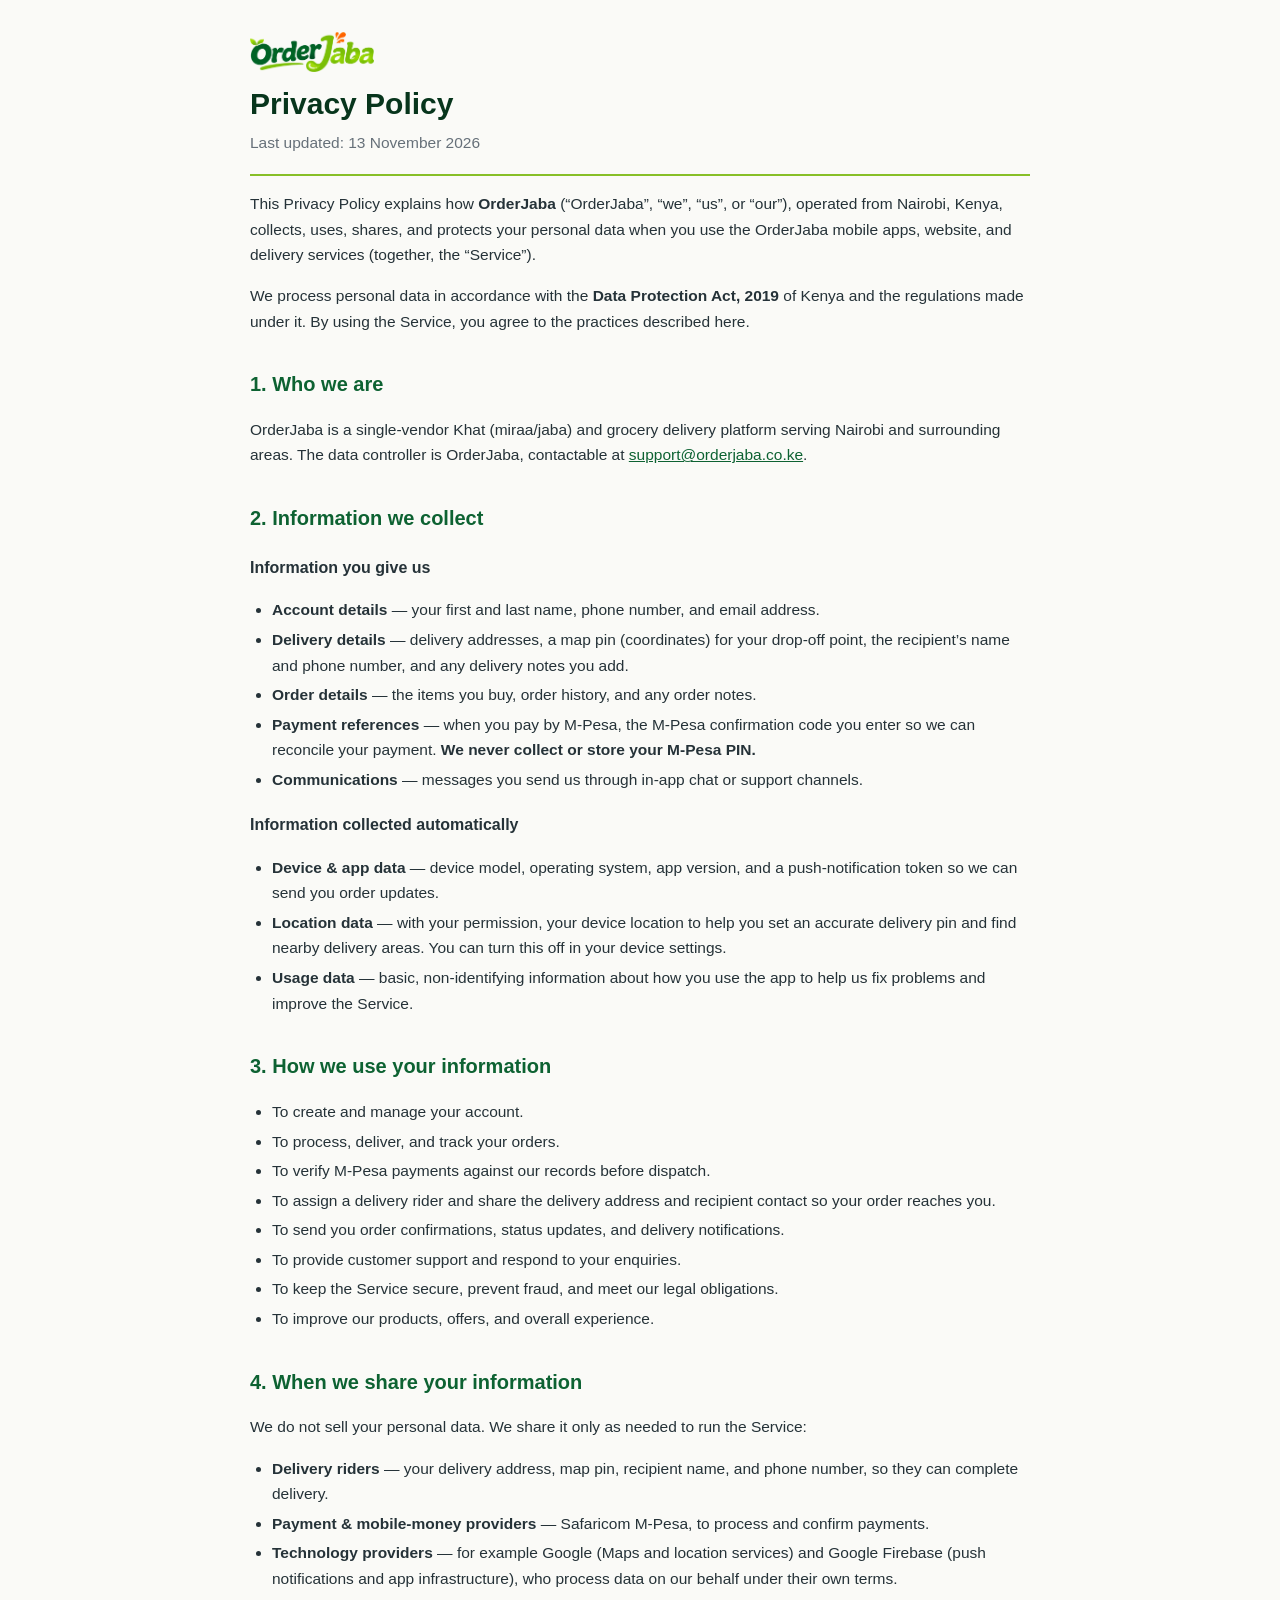
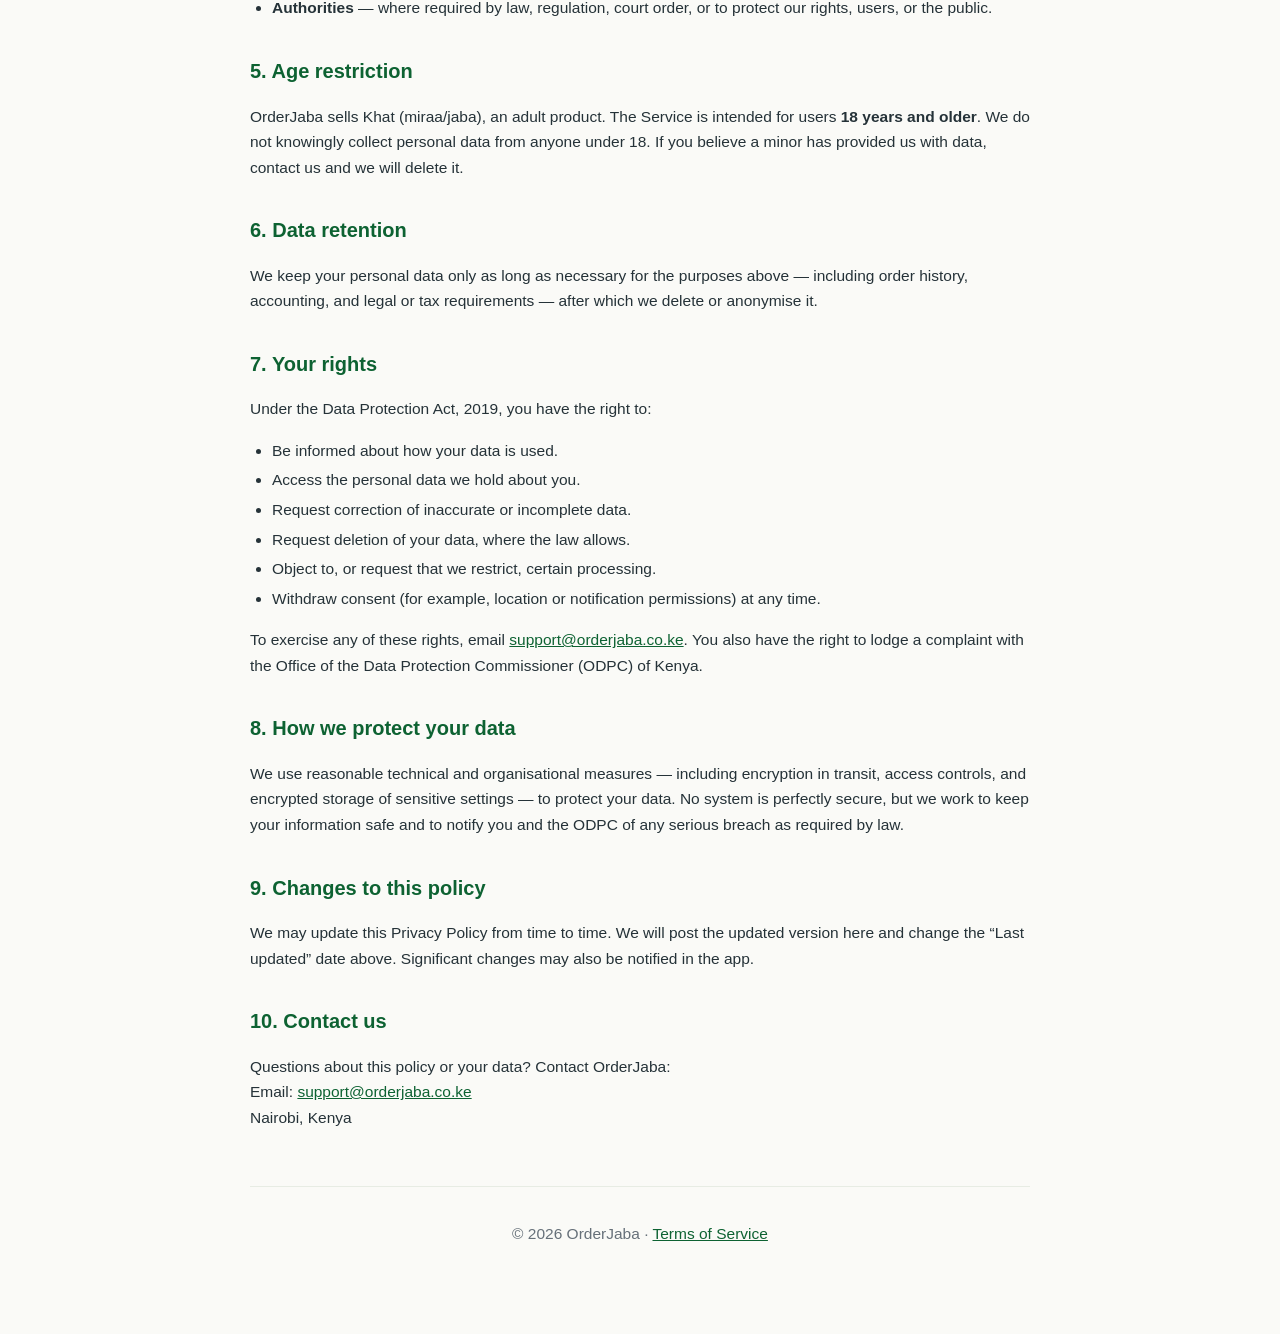
==== privacy.html @ 66ae5167 "OrderJaba Terms of Service & Privacy Policy Branded static legal site (official OrderJaba logo + bra" ====
<!doctype html>
<html lang="en">
<head>
  <meta charset="utf-8" />
  <meta name="viewport" content="width=device-width, initial-scale=1" />
  <title>Privacy Policy — OrderJaba</title>
  <meta name="description" content="How OrderJaba collects, uses, and protects your personal data." />
  <link rel="icon" type="image/png" href="favicon.png" />
  <link rel="stylesheet" href="style.css" />
</head>
<body>
  <main class="wrap doc">
    <div class="doc-head">
      <a href="index.html" aria-label="OrderJaba home">
        <picture>
          <source srcset="logo-dark.png" media="(prefers-color-scheme: dark)" />
          <img class="doc-logo" src="logo.png" alt="OrderJaba" width="250" height="81" />
        </picture>
      </a>
      <h1>Privacy Policy</h1>
      <p class="updated">Last updated: 13 November 2026</p>
    </div>

    <p>
      This Privacy Policy explains how <strong>OrderJaba</strong> (“OrderJaba”, “we”, “us”, or
      “our”), operated from Nairobi, Kenya, collects, uses, shares, and protects your personal data
      when you use the OrderJaba mobile apps, website, and delivery services (together, the
      “Service”).
    </p>
    <p>
      We process personal data in accordance with the <strong>Data Protection Act, 2019</strong> of
      Kenya and the regulations made under it. By using the Service, you agree to the practices
      described here.
    </p>

    <h2>1. Who we are</h2>
    <p>
      OrderJaba is a single-vendor Khat (miraa/jaba) and grocery delivery platform serving Nairobi
      and surrounding areas. The data controller is OrderJaba, contactable at
      <a href="mailto:support@orderjaba.co.ke">support@orderjaba.co.ke</a>.
    </p>

    <h2>2. Information we collect</h2>
    <h3>Information you give us</h3>
    <ul>
      <li><strong>Account details</strong> — your first and last name, phone number, and email address.</li>
      <li><strong>Delivery details</strong> — delivery addresses, a map pin (coordinates) for your drop-off point, the recipient’s name and phone number, and any delivery notes you add.</li>
      <li><strong>Order details</strong> — the items you buy, order history, and any order notes.</li>
      <li><strong>Payment references</strong> — when you pay by M-Pesa, the M-Pesa confirmation code you enter so we can reconcile your payment. <strong>We never collect or store your M-Pesa PIN.</strong></li>
      <li><strong>Communications</strong> — messages you send us through in-app chat or support channels.</li>
    </ul>
    <h3>Information collected automatically</h3>
    <ul>
      <li><strong>Device &amp; app data</strong> — device model, operating system, app version, and a push-notification token so we can send you order updates.</li>
      <li><strong>Location data</strong> — with your permission, your device location to help you set an accurate delivery pin and find nearby delivery areas. You can turn this off in your device settings.</li>
      <li><strong>Usage data</strong> — basic, non-identifying information about how you use the app to help us fix problems and improve the Service.</li>
    </ul>

    <h2>3. How we use your information</h2>
    <ul>
      <li>To create and manage your account.</li>
      <li>To process, deliver, and track your orders.</li>
      <li>To verify M-Pesa payments against our records before dispatch.</li>
      <li>To assign a delivery rider and share the delivery address and recipient contact so your order reaches you.</li>
      <li>To send you order confirmations, status updates, and delivery notifications.</li>
      <li>To provide customer support and respond to your enquiries.</li>
      <li>To keep the Service secure, prevent fraud, and meet our legal obligations.</li>
      <li>To improve our products, offers, and overall experience.</li>
    </ul>

    <h2>4. When we share your information</h2>
    <p>We do not sell your personal data. We share it only as needed to run the Service:</p>
    <ul>
      <li><strong>Delivery riders</strong> — your delivery address, map pin, recipient name, and phone number, so they can complete delivery.</li>
      <li><strong>Payment &amp; mobile-money providers</strong> — Safaricom M-Pesa, to process and confirm payments.</li>
      <li><strong>Technology providers</strong> — for example Google (Maps and location services) and Google Firebase (push notifications and app infrastructure), who process data on our behalf under their own terms.</li>
      <li><strong>Authorities</strong> — where required by law, regulation, court order, or to protect our rights, users, or the public.</li>
    </ul>

    <h2>5. Age restriction</h2>
    <p>
      OrderJaba sells Khat (miraa/jaba), an adult product. The Service is intended for users
      <strong>18 years and older</strong>. We do not knowingly collect personal data from anyone
      under 18. If you believe a minor has provided us with data, contact us and we will delete it.
    </p>

    <h2>6. Data retention</h2>
    <p>
      We keep your personal data only as long as necessary for the purposes above — including order
      history, accounting, and legal or tax requirements — after which we delete or anonymise it.
    </p>

    <h2>7. Your rights</h2>
    <p>Under the Data Protection Act, 2019, you have the right to:</p>
    <ul>
      <li>Be informed about how your data is used.</li>
      <li>Access the personal data we hold about you.</li>
      <li>Request correction of inaccurate or incomplete data.</li>
      <li>Request deletion of your data, where the law allows.</li>
      <li>Object to, or request that we restrict, certain processing.</li>
      <li>Withdraw consent (for example, location or notification permissions) at any time.</li>
    </ul>
    <p>
      To exercise any of these rights, email
      <a href="mailto:support@orderjaba.co.ke">support@orderjaba.co.ke</a>. You also have the right to lodge a complaint
      with the Office of the Data Protection Commissioner (ODPC) of Kenya.
    </p>

    <h2>8. How we protect your data</h2>
    <p>
      We use reasonable technical and organisational measures — including encryption in transit,
      access controls, and encrypted storage of sensitive settings — to protect your data. No system
      is perfectly secure, but we work to keep your information safe and to notify you and the ODPC
      of any serious breach as required by law.
    </p>

    <h2>9. Changes to this policy</h2>
    <p>
      We may update this Privacy Policy from time to time. We will post the updated version here and
      change the “Last updated” date above. Significant changes may also be notified in the app.
    </p>

    <h2>10. Contact us</h2>
    <p>
      Questions about this policy or your data? Contact OrderJaba:<br />
      Email: <a href="mailto:support@orderjaba.co.ke">support@orderjaba.co.ke</a><br />
      Nairobi, Kenya
    </p>

    <footer class="foot">
      <p>&copy; <span id="y">2026</span> OrderJaba · <a href="terms.html">Terms of Service</a></p>
    </footer>
  </main>
  <script>document.getElementById('y').textContent = new Date().getFullYear();</script>
</body>
</html>
---- style.css ----
:root {
  --green: #0D6232;       /* logo "Order" green (brand primary) */
  --green-deep: #07351C;  /* deep logo-green — footer / trust */
  --lime: #87BF27;        /* logo "Jaba" lime */
  --orange: #FE7405;      /* splash accent / CTA */
  --cream: #FDF5E2;
  --ink: #253238;
  --muted: #667079;
  --bg: #FAFAF7;
  --card: #FFFFFF;
  --border: #E7ECE4;
}

* { box-sizing: border-box; }

html { -webkit-text-size-adjust: 100%; }

body {
  margin: 0;
  font-family: -apple-system, BlinkMacSystemFont, "Segoe UI", Roboto, Helvetica, Arial, sans-serif;
  color: var(--ink);
  background: var(--bg);
  line-height: 1.65;
}

.wrap {
  max-width: 820px;
  margin: 0 auto;
  padding: 32px 20px 72px;
}

/* ---- Brand logo (light/dark swap handled by <picture> media source) ---- */
.brand-logo { height: 54px; width: auto; display: block; }
.doc-logo { height: 40px; width: auto; display: block; margin-bottom: 14px; }

/* ---- Home hero ---- */
.hero { text-align: center; padding: 28px 0 8px; }
.brand { display: inline-flex; align-items: center; justify-content: center; }
.tagline { color: var(--muted); margin: 16px 0 0; }

.cards {
  display: grid; gap: 16px; margin: 32px 0;
  grid-template-columns: repeat(auto-fit, minmax(240px, 1fr));
}
.card {
  display: block; text-decoration: none; color: inherit;
  background: var(--card); border: 1px solid var(--border); border-radius: 14px;
  padding: 22px; transition: transform .12s ease, box-shadow .12s ease;
}
.card:hover { transform: translateY(-2px); box-shadow: 0 8px 24px rgba(16,95,48,.08); }
.card h2 { margin: 0 0 6px; font-size: 19px; color: var(--green); }
.card p { margin: 0 0 14px; color: var(--muted); font-size: 14px; }
.card .go { font-weight: 600; color: var(--orange); font-size: 14px; }

/* ---- Document pages ---- */
.doc-head {
  border-bottom: 2px solid var(--lime);
  padding-bottom: 18px; margin-bottom: 8px;
}
.back {
  display: inline-block; text-decoration: none; color: var(--green);
  font-weight: 600; font-size: 14px; margin-bottom: 14px;
}
.back:hover { color: var(--orange); }
h1 { font-size: 30px; line-height: 1.2; margin: 6px 0 8px; color: var(--green-deep); }
.updated { color: var(--muted); font-size: 13px; margin: 0; }

.doc h2 {
  font-size: 20px; color: var(--green); margin: 34px 0 8px;
  scroll-margin-top: 20px;
}
.doc h3 { font-size: 16px; margin: 20px 0 6px; color: var(--ink); }
.doc p, .doc li { font-size: 15.5px; }
.doc ul { padding-left: 22px; }
.doc li { margin: 4px 0; }
.doc a { color: var(--green); }

.note {
  background: var(--cream); border: 1px solid #efe3c4; border-radius: 10px;
  padding: 12px 16px; font-size: 14px; color: #6a5a2e; margin: 18px 0;
}
.placeholder {
  background: #FFF4E5; border: 1px dashed var(--orange); border-radius: 8px;
  padding: 2px 6px; font-weight: 600; color: #9a4a02;
}

.foot {
  margin-top: 56px; padding-top: 18px; border-top: 1px solid var(--border);
  color: var(--muted); font-size: 13px; text-align: center;
}
.foot a { color: var(--green); }

@media (prefers-color-scheme: dark) {
  :root {
    --ink: #ECF3EF; --muted: #9AA8A2; --bg: #14181a; --card: #1c2123;
    --border: #2b3133; --green: #A4CF5B; --green-deep: #cfe6a0; --cream: #26251f;
  }
  .placeholder { background: #3a2a10; color: #ffcf8f; }
  .note { background: #26251f; border-color: #3a3524; color: #d9cfa8; }
}
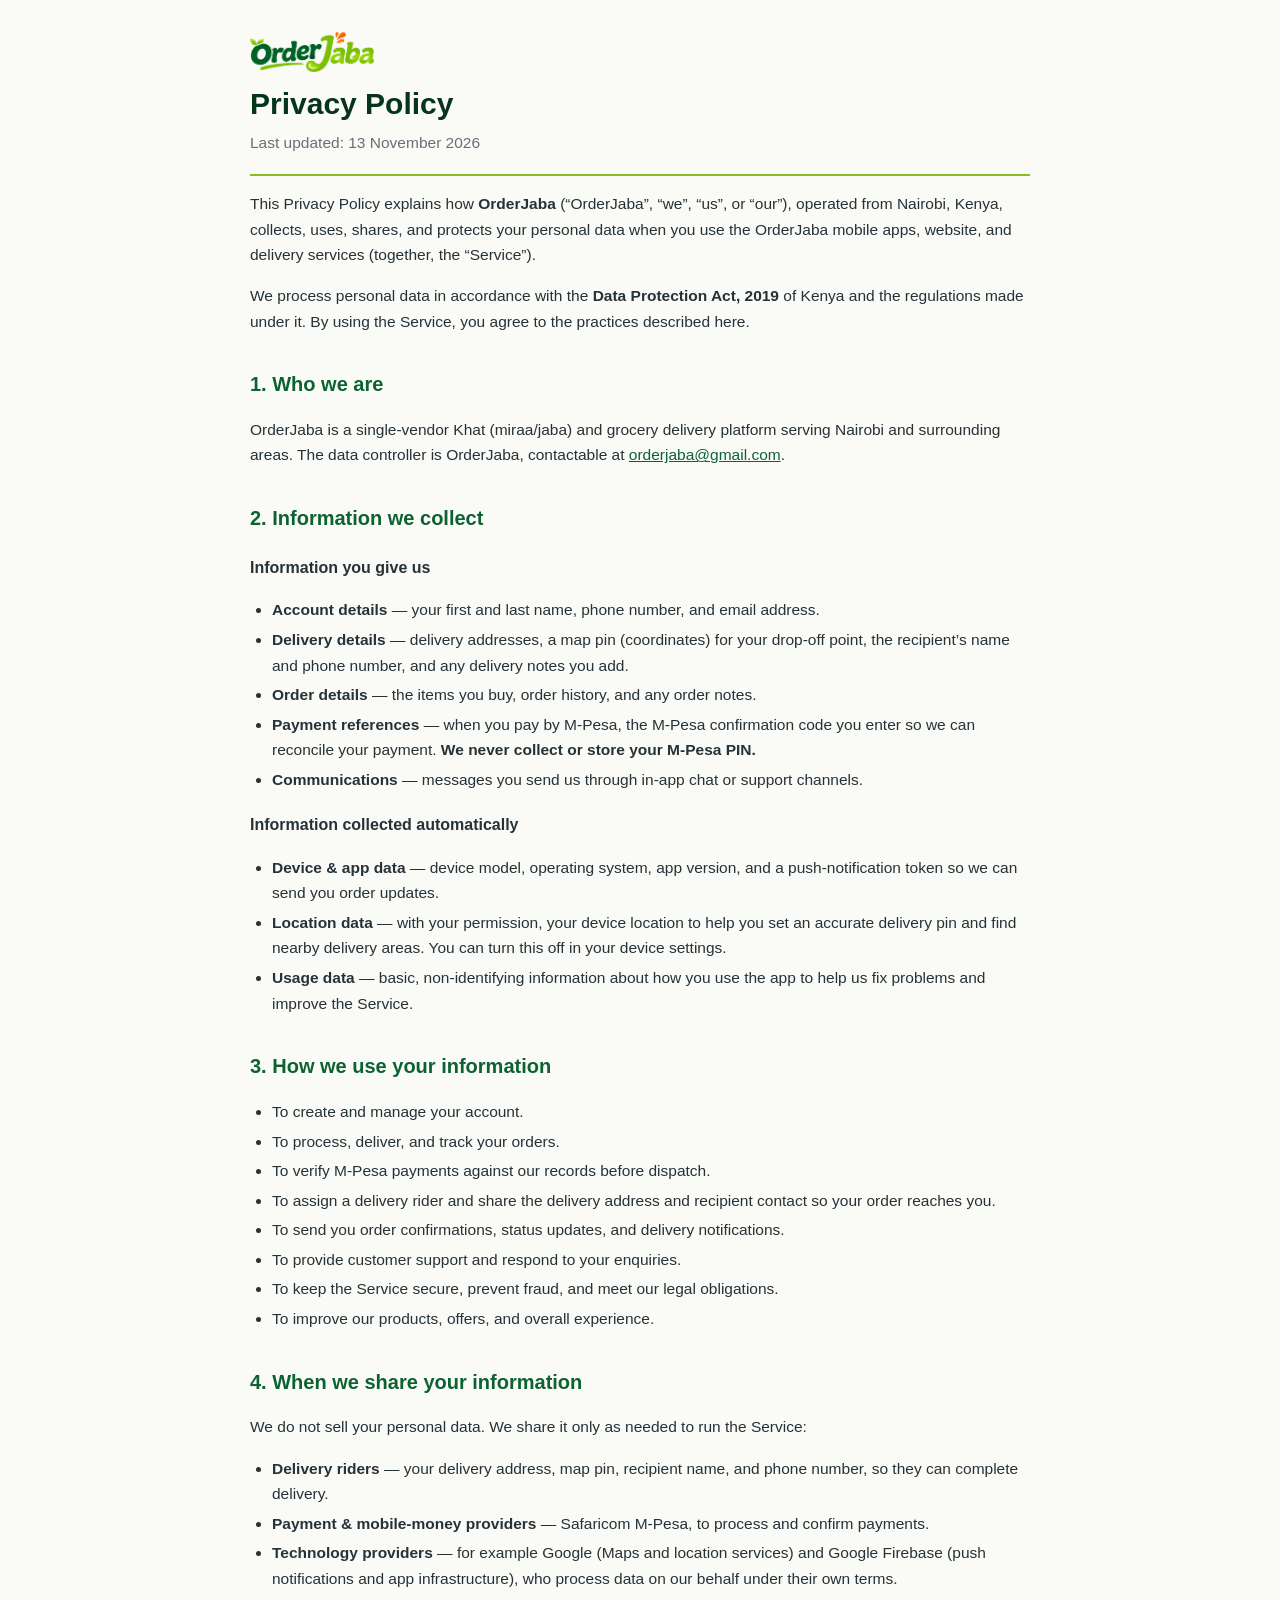
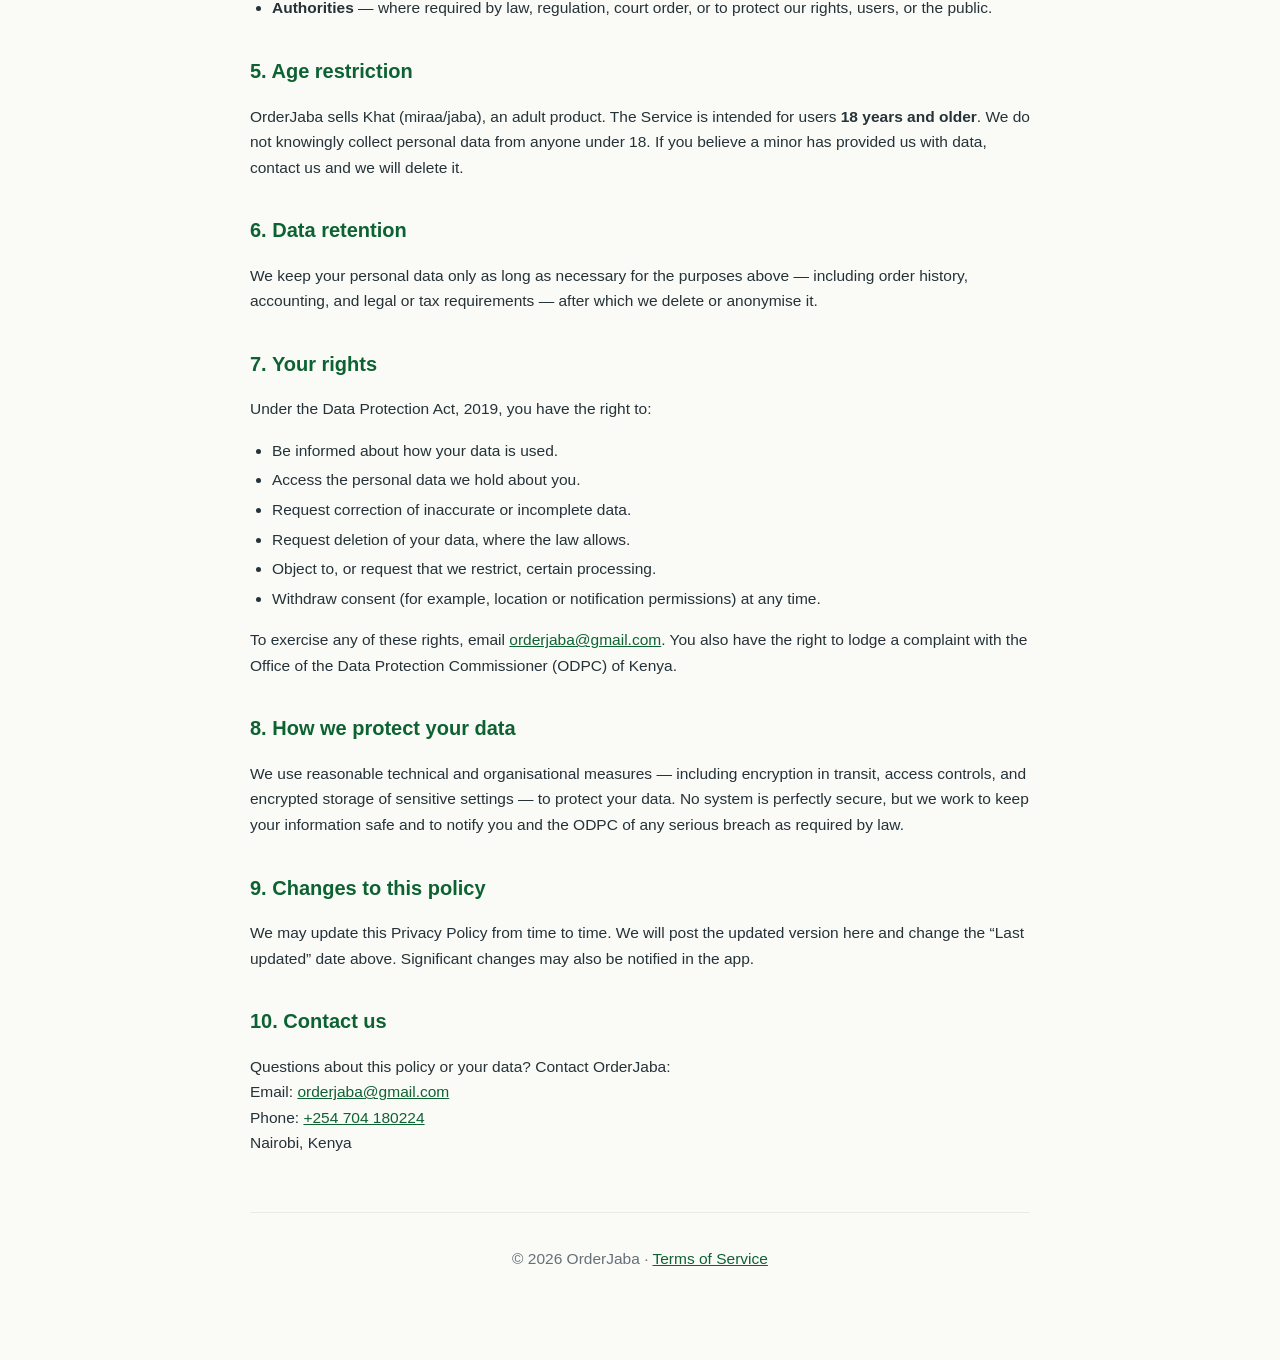
==== commit ae0ff678: "Add OrderJaba support email and phone to legal pages" ====
--- a/privacy.html
+++ b/privacy.html
@@ -37,7 +37,7 @@
     <p>
       OrderJaba is a single-vendor Khat (miraa/jaba) and grocery delivery platform serving Nairobi
       and surrounding areas. The data controller is OrderJaba, contactable at
-      <a href="mailto:support@orderjaba.co.ke">support@orderjaba.co.ke</a>.
+      <a href="mailto:orderjaba@gmail.com">orderjaba@gmail.com</a>.
     </p>
 
     <h2>2. Information we collect</h2>
@@ -102,7 +102,7 @@
     </ul>
     <p>
       To exercise any of these rights, email
-      <a href="mailto:support@orderjaba.co.ke">support@orderjaba.co.ke</a>. You also have the right to lodge a complaint
+      <a href="mailto:orderjaba@gmail.com">orderjaba@gmail.com</a>. You also have the right to lodge a complaint
       with the Office of the Data Protection Commissioner (ODPC) of Kenya.
     </p>
 
@@ -123,7 +123,8 @@
     <h2>10. Contact us</h2>
     <p>
       Questions about this policy or your data? Contact OrderJaba:<br />
-      Email: <a href="mailto:support@orderjaba.co.ke">support@orderjaba.co.ke</a><br />
+      Email: <a href="mailto:orderjaba@gmail.com">orderjaba@gmail.com</a><br />
+      Phone: <a href="tel:+254704180224">+254 704 180224</a><br />
       Nairobi, Kenya
     </p>
 
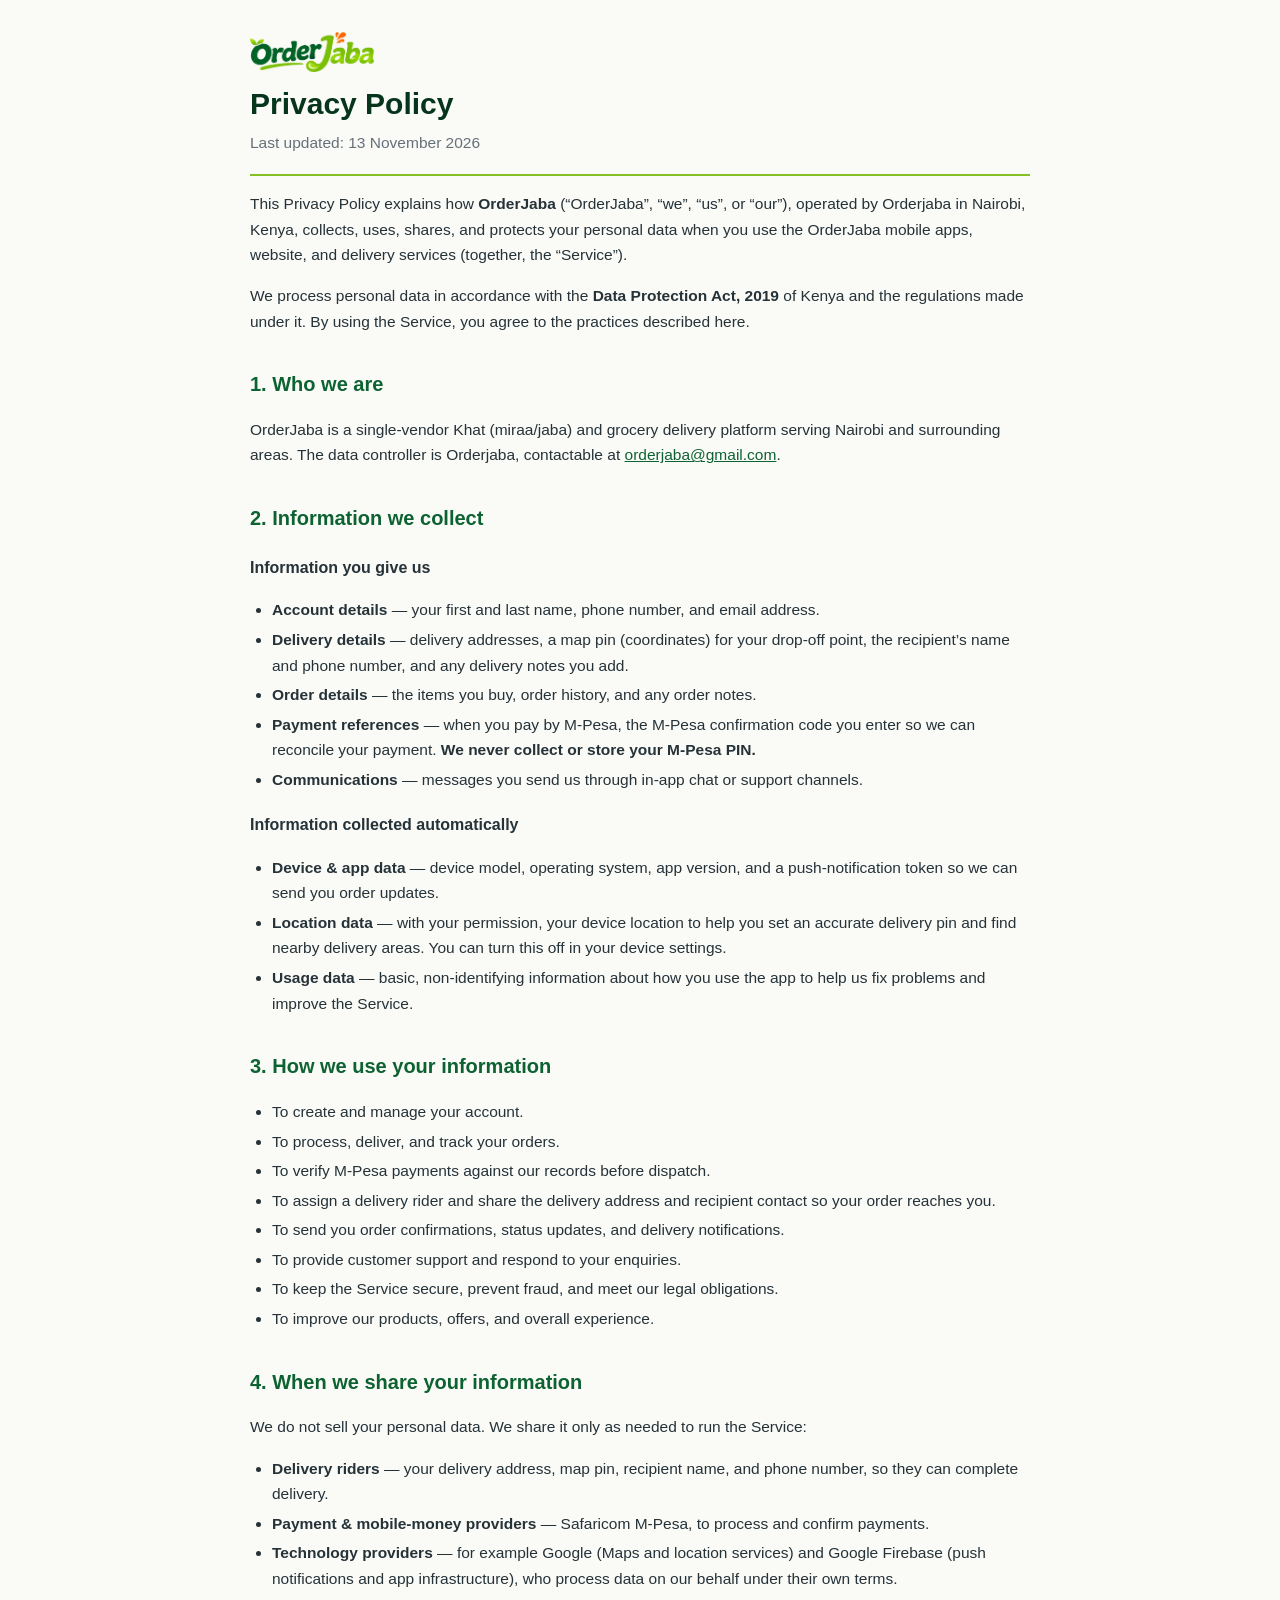
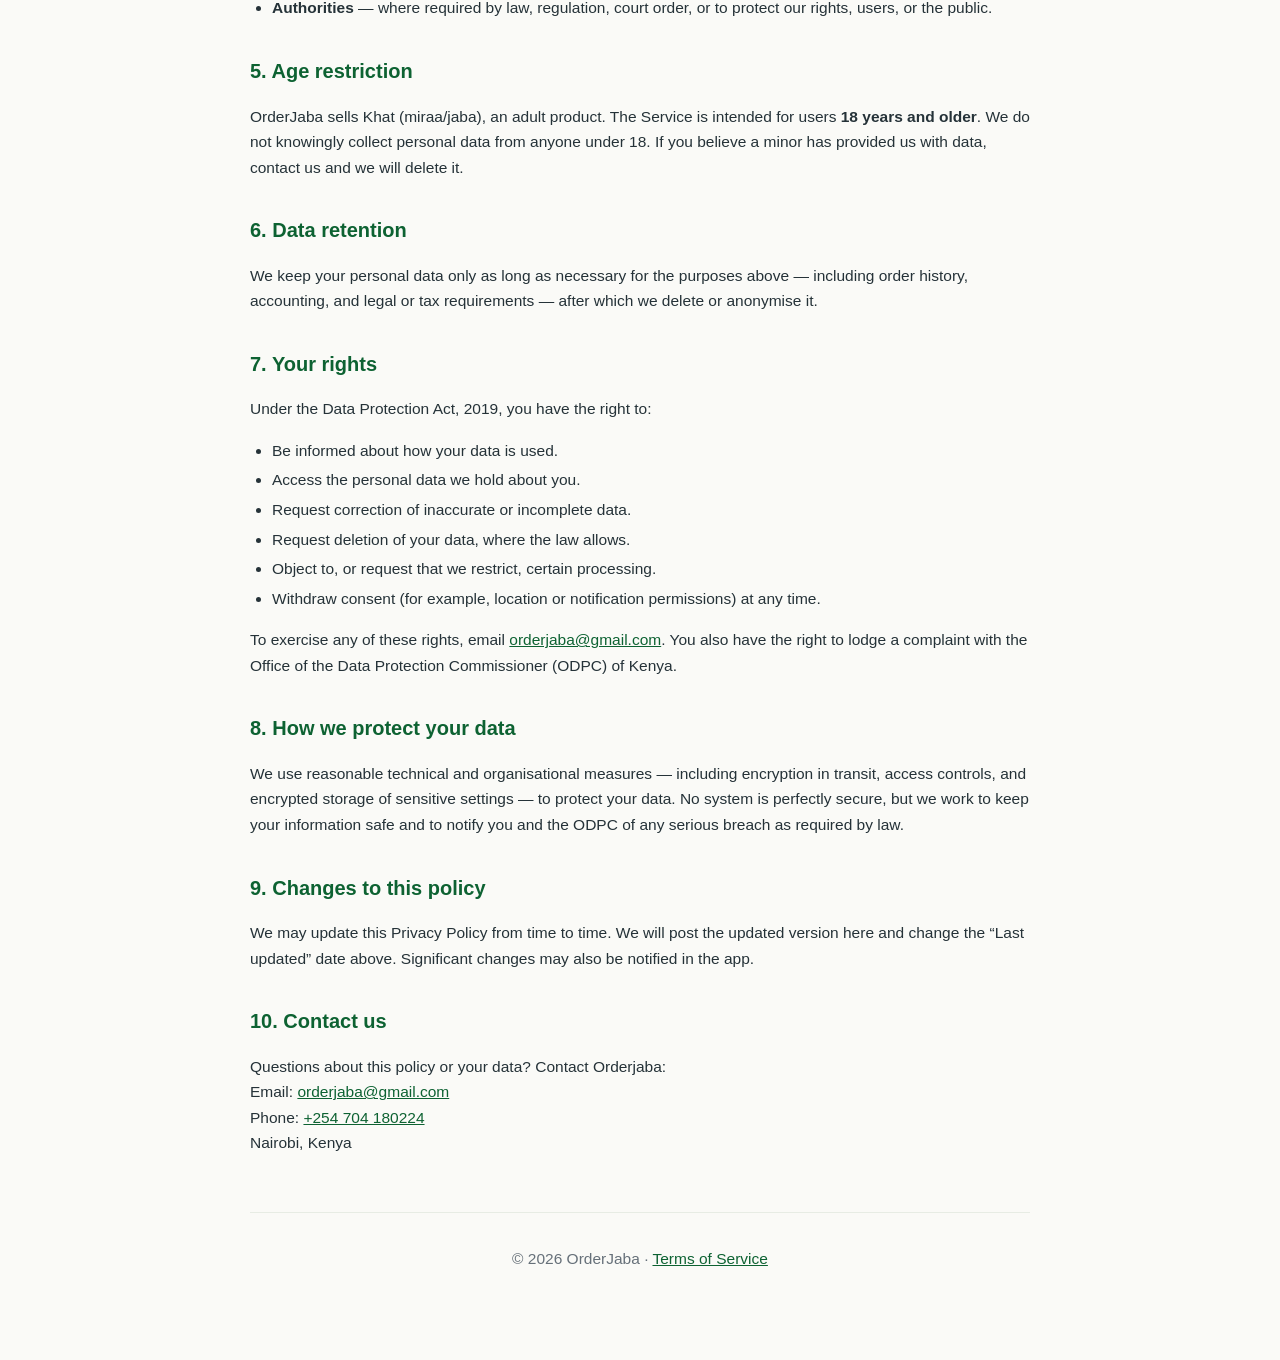
==== commit 80badccb: "Name Orderjaba as the operating company in legal pages" ====
--- a/privacy.html
+++ b/privacy.html
@@ -23,9 +23,9 @@
 
     <p>
       This Privacy Policy explains how <strong>OrderJaba</strong> (“OrderJaba”, “we”, “us”, or
-      “our”), operated from Nairobi, Kenya, collects, uses, shares, and protects your personal data
-      when you use the OrderJaba mobile apps, website, and delivery services (together, the
-      “Service”).
+      “our”), operated by Orderjaba in Nairobi, Kenya, collects, uses, shares, and protects your
+      personal data when you use the OrderJaba mobile apps, website, and delivery services
+      (together, the “Service”).
     </p>
     <p>
       We process personal data in accordance with the <strong>Data Protection Act, 2019</strong> of
@@ -36,7 +36,7 @@
     <h2>1. Who we are</h2>
     <p>
       OrderJaba is a single-vendor Khat (miraa/jaba) and grocery delivery platform serving Nairobi
-      and surrounding areas. The data controller is OrderJaba, contactable at
+      and surrounding areas. The data controller is Orderjaba, contactable at
       <a href="mailto:orderjaba@gmail.com">orderjaba@gmail.com</a>.
     </p>
 
@@ -122,7 +122,7 @@
 
     <h2>10. Contact us</h2>
     <p>
-      Questions about this policy or your data? Contact OrderJaba:<br />
+      Questions about this policy or your data? Contact Orderjaba:<br />
       Email: <a href="mailto:orderjaba@gmail.com">orderjaba@gmail.com</a><br />
       Phone: <a href="tel:+254704180224">+254 704 180224</a><br />
       Nairobi, Kenya
